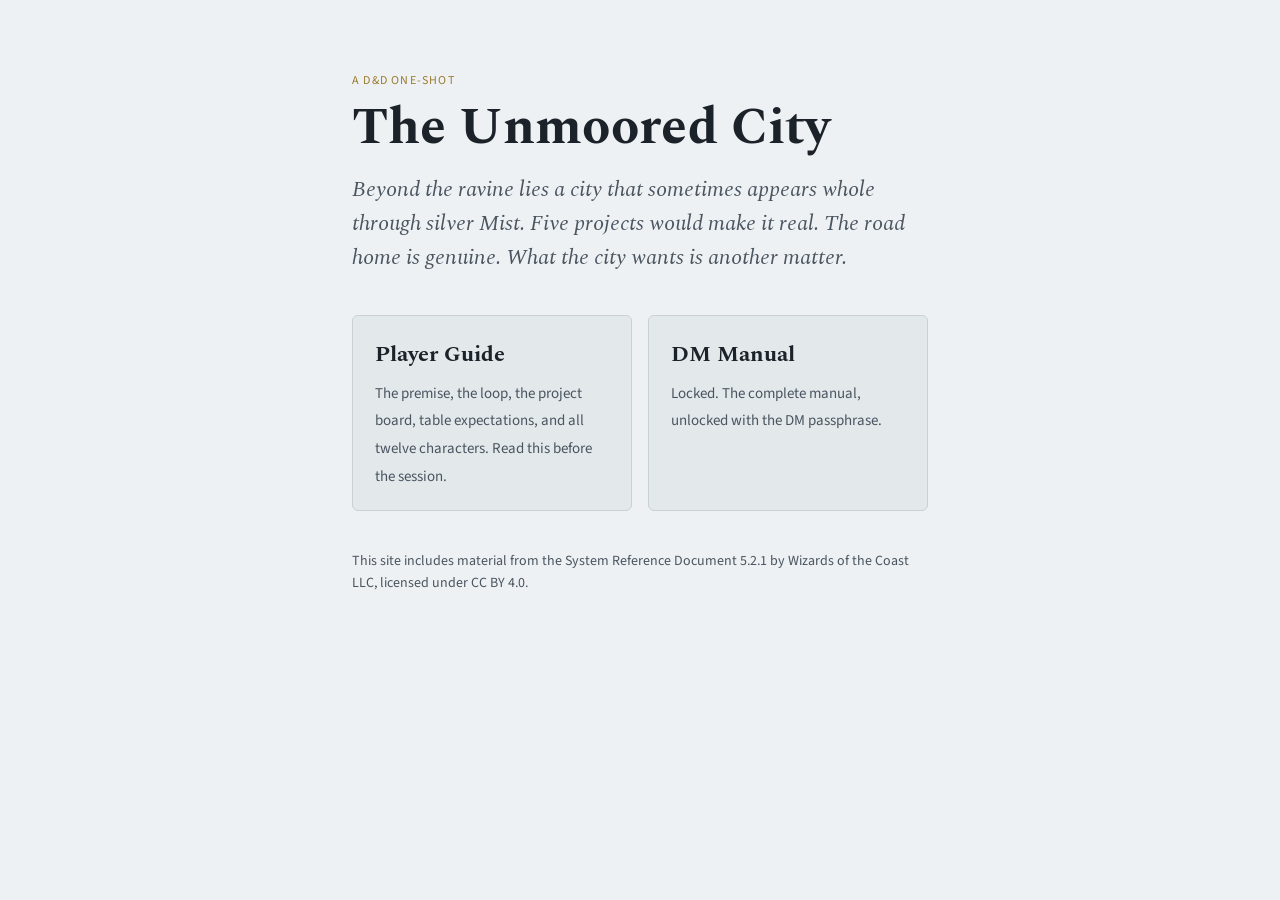
==== index.html @ 096cc0cc "Publish The Unmoored City site" ====
<!doctype html>
<html lang="en">
<head>
<meta charset="utf-8">
<meta name="viewport" content="width=device-width, initial-scale=1">
<meta name="robots" content="noindex">
<title>The Unmoored City</title>
<link rel="stylesheet" href="https://fonts.googleapis.com/css2?family=Spectral:ital,wght@0,700;1,500&family=Source+Sans+3:wght@400;600&display=swap">
<style>
:root { color-scheme: light dark; --paper:#EEF1F3; --paper-2:#E3E8EB; --ink:#1C2229; --ink-2:#4A5560; --rule:#C9D1D6; --brass:#9A7A2E; --verdigris:#2F6E67; --verdigris-soft:#D6E8E4; }
@media (prefers-color-scheme: dark) { :root { --paper:#14191E; --paper-2:#1B2127; --ink:#DDE3E6; --ink-2:#9AA6AF; --rule:#2E373F; --brass:#D0A94F; --verdigris:#6BBFB3; --verdigris-soft:#1E3431; } }
body { margin:0; background:var(--paper); color:var(--ink); font-family:"Source Sans 3","Segoe UI",Helvetica,Arial,sans-serif; font-size:18px; line-height:1.55; }
main { max-width:64ch; margin:0 auto; padding:72px 24px 96px; }
.eyebrow { font-size:12px; letter-spacing:.1em; text-transform:uppercase; color:var(--brass); margin:0 0 10px; }
h1 { font-family:"Spectral",Georgia,serif; font-size:52px; line-height:1.05; margin:0 0 18px; text-wrap:balance; }
.lede { font-family:"Spectral",Georgia,serif; font-style:italic; font-size:22px; color:var(--ink-2); margin:0 0 40px; }
.doors { display:grid; gap:16px; grid-template-columns:1fr; }
@media (min-width:640px) { .doors { grid-template-columns:1fr 1fr; } }
a.door { display:block; padding:22px 22px 20px; background:var(--paper-2); border:1px solid var(--rule); border-radius:6px; color:inherit; text-decoration:none; }
a.door:hover, a.door:focus-visible { border-color:var(--verdigris); background:var(--verdigris-soft); outline:none; }
a.door strong { display:block; font-family:"Spectral",Georgia,serif; font-size:22px; margin-bottom:6px; }
a.door span { color:var(--ink-2); font-size:15px; }
p.note { margin-top:40px; color:var(--ink-2); font-size:14px; }
</style>
</head>
<body>
<main>
  <p class="eyebrow">A D&amp;D one-shot</p>
  <h1>The Unmoored City</h1>
  <p class="lede">Beyond the ravine lies a city that sometimes appears whole through silver Mist. Five projects would make it real. The road home is genuine. What the city wants is another matter.</p>
  <div class="doors">
    <a class="door" href="players/"><strong>Player Guide</strong><span>The premise, the loop, the project board, table expectations, and all twelve characters. Read this before the session.</span></a>
    <a class="door" href="dm/"><strong>DM Manual</strong><span>Locked. The complete manual, unlocked with the DM passphrase.</span></a>
  </div>
  <p class="note">This site includes material from the System Reference Document 5.2.1 by Wizards of the Coast LLC, licensed under CC BY 4.0.</p>
</main>
</body>
</html>
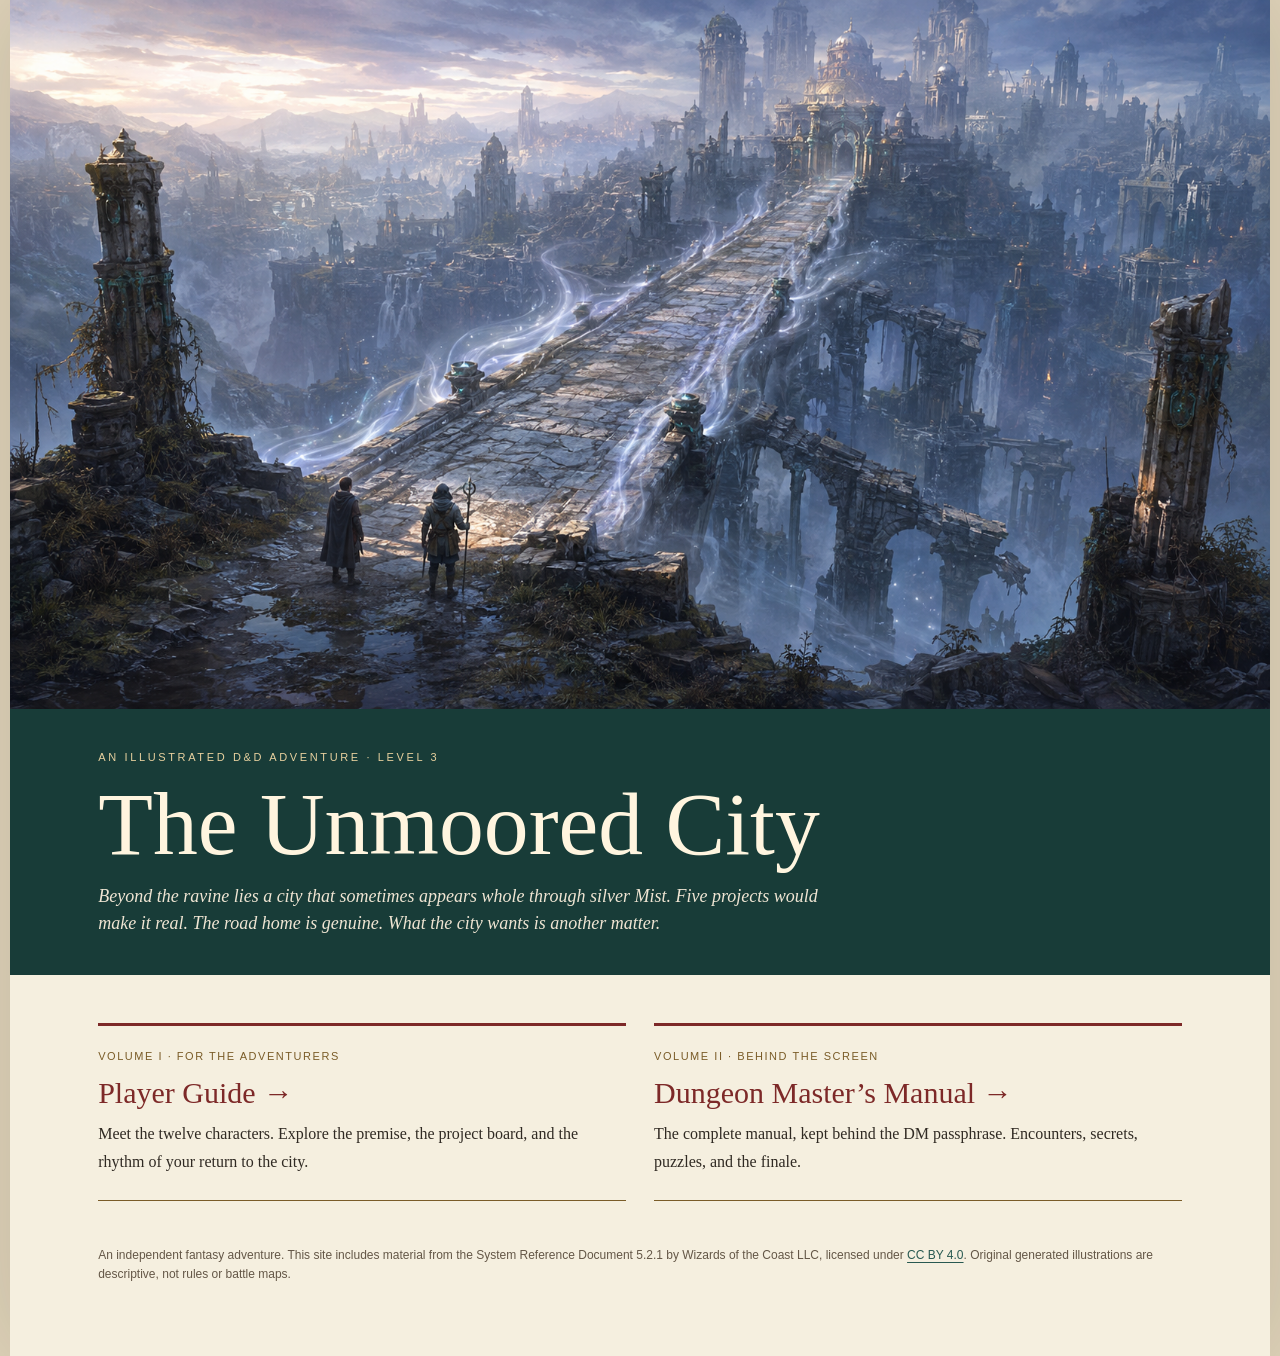
==== commit 1ed8cc60: "Publish illustrated guides with uncropped artwork and reference cards" ====
--- a/index.html
+++ b/index.html
@@ -1,38 +1,12 @@
-<!doctype html>
-<html lang="en">
-<head>
-<meta charset="utf-8">
-<meta name="viewport" content="width=device-width, initial-scale=1">
-<meta name="robots" content="noindex">
-<title>The Unmoored City</title>
-<link rel="stylesheet" href="https://fonts.googleapis.com/css2?family=Spectral:ital,wght@0,700;1,500&family=Source+Sans+3:wght@400;600&display=swap">
-<style>
-:root { color-scheme: light dark; --paper:#EEF1F3; --paper-2:#E3E8EB; --ink:#1C2229; --ink-2:#4A5560; --rule:#C9D1D6; --brass:#9A7A2E; --verdigris:#2F6E67; --verdigris-soft:#D6E8E4; }
-@media (prefers-color-scheme: dark) { :root { --paper:#14191E; --paper-2:#1B2127; --ink:#DDE3E6; --ink-2:#9AA6AF; --rule:#2E373F; --brass:#D0A94F; --verdigris:#6BBFB3; --verdigris-soft:#1E3431; } }
-body { margin:0; background:var(--paper); color:var(--ink); font-family:"Source Sans 3","Segoe UI",Helvetica,Arial,sans-serif; font-size:18px; line-height:1.55; }
-main { max-width:64ch; margin:0 auto; padding:72px 24px 96px; }
-.eyebrow { font-size:12px; letter-spacing:.1em; text-transform:uppercase; color:var(--brass); margin:0 0 10px; }
-h1 { font-family:"Spectral",Georgia,serif; font-size:52px; line-height:1.05; margin:0 0 18px; text-wrap:balance; }
-.lede { font-family:"Spectral",Georgia,serif; font-style:italic; font-size:22px; color:var(--ink-2); margin:0 0 40px; }
-.doors { display:grid; gap:16px; grid-template-columns:1fr; }
-@media (min-width:640px) { .doors { grid-template-columns:1fr 1fr; } }
-a.door { display:block; padding:22px 22px 20px; background:var(--paper-2); border:1px solid var(--rule); border-radius:6px; color:inherit; text-decoration:none; }
-a.door:hover, a.door:focus-visible { border-color:var(--verdigris); background:var(--verdigris-soft); outline:none; }
-a.door strong { display:block; font-family:"Spectral",Georgia,serif; font-size:22px; margin-bottom:6px; }
-a.door span { color:var(--ink-2); font-size:15px; }
-p.note { margin-top:40px; color:var(--ink-2); font-size:14px; }
-</style>
-</head>
-<body>
-<main>
-  <p class="eyebrow">A D&amp;D one-shot</p>
-  <h1>The Unmoored City</h1>
-  <p class="lede">Beyond the ravine lies a city that sometimes appears whole through silver Mist. Five projects would make it real. The road home is genuine. What the city wants is another matter.</p>
-  <div class="doors">
-    <a class="door" href="players/"><strong>Player Guide</strong><span>The premise, the loop, the project board, table expectations, and all twelve characters. Read this before the session.</span></a>
-    <a class="door" href="dm/"><strong>DM Manual</strong><span>Locked. The complete manual, unlocked with the DM passphrase.</span></a>
-  </div>
-  <p class="note">This site includes material from the System Reference Document 5.2.1 by Wizards of the Coast LLC, licensed under CC BY 4.0.</p>
-</main>
-</body>
-</html>
+<!doctype html>
+<html lang="en"><head><meta charset="utf-8"><meta name="viewport" content="width=device-width, initial-scale=1"><meta name="robots" content="noindex">
+<title>The Unmoored City</title><link rel="stylesheet" href="assets/book/book.css?v=f1617fdbd7e9"></head>
+<body><a class="skip-link" href="#guides">Skip to the guides</a><main class="landing">
+<header class="book-cover"><img src="assets/book/scenes/01-borrowed-road.png" alt="An ancient stone road crosses a misty ravine toward a lost city." fetchpriority="high" width="1672" height="941">
+<div class="cover-title"><p class="eyebrow">An illustrated D&amp;D adventure · Level 3</p><h1 class="display-title">The Unmoored City</h1>
+<p class="cover-deck">Beyond the ravine lies a city that sometimes appears whole through silver Mist. Five projects would make it real. The road home is genuine. What the city wants is another matter.</p></div></header>
+<div class="landing-body" id="guides"><div class="doors">
+<a class="door" href="players/"><div class="door-number">Volume I · For the adventurers</div><strong>Player Guide &rarr;</strong><span>Meet the twelve characters. Explore the premise, the project board, and the rhythm of your return to the city.</span></a>
+<a class="door" href="dm/"><div class="door-number">Volume II · Behind the screen</div><strong>Dungeon Master’s Manual &rarr;</strong><span>The complete manual, kept behind the DM passphrase. Encounters, secrets, puzzles, and the finale.</span></a>
+</div><p class="note">An independent fantasy adventure. This site includes material from the System Reference Document 5.2.1 by Wizards of the Coast LLC, licensed under <a href="https://creativecommons.org/licenses/by/4.0/">CC BY 4.0</a>. Original generated illustrations are descriptive, not rules or battle maps.</p></div>
+</main></body></html>
--- a/assets/book/book.css
+++ b/assets/book/book.css
@@ -0,0 +1,40 @@
+/* Original illustrated book presentation; no proprietary book assets or fonts. */
+:root{color-scheme:light;--paper:#f5efdf;--paper-2:#e8ddc5;--ink:#302a23;--ink-2:#645747;--rule:#cbb68c;--brass:#7a5c28;--brass-soft:#d7be89;--verdigris:#285951;--verdigris-soft:#dbe6da;--red:#7d2928;--code-bg:#eee3ce;--quote-bg:#eee3cc;--shadow:rgba(46,31,14,.12)}
+*{box-sizing:border-box}html{scroll-behavior:smooth;scroll-padding-top:2rem}body{margin:0;background:#ded2b8;color:var(--ink);font-family:Georgia,'Times New Roman',serif;font-size:17px;line-height:1.64}a{color:var(--verdigris);text-underline-offset:3px}a:hover{color:var(--red)}a:focus-visible,button:focus-visible,input:focus-visible,summary:focus-visible{outline:3px solid var(--verdigris);outline-offset:4px}button,input,summary,.eyebrow,.book-tools,.rail,figcaption,table{font-family:'Segoe UI',Arial,sans-serif}button{font:inherit;cursor:pointer}.skip-link{position:absolute;left:12px;top:-70px;z-index:100;background:var(--paper);padding:10px}.skip-link:focus{top:12px}
+.shell{display:grid;grid-template-columns:260px minmax(0,1fr);max-width:1600px;margin:auto;min-height:100vh;background:var(--paper);box-shadow:0 0 90px #302a2326}.shell main{min-width:0;padding:0 54px 96px}.content{max-width:1080px;margin:auto}.content>p,.content>ul,.content>ol{max-width:80ch}.content p{margin:0 0 1em}.content h1,.content h2,.content h3,.content h4{font-family:Georgia,'Times New Roman',serif;line-height:1.16;text-wrap:balance;color:var(--red)}.content h1{font-size:clamp(30px,3.2vw,44px);font-weight:normal;border-top:3px double var(--brass);padding-top:24px;margin:64px 0 24px}.content h1:first-of-type{margin-top:34px}.content h2{font-size:29px;font-weight:normal;margin:40px 0 16px}.content h3{font-size:22px;margin:28px 0 12px}.content h4{font-size:18px;margin:24px 0 8px}.content strong{font-weight:bold}.content hr{border:0;border-top:1px solid var(--rule);margin:36px 0}.content blockquote{margin:22px 0;padding:21px 25px;background:var(--quote-bg);border:0;border-top:2px solid var(--brass);border-bottom:1px solid var(--brass);box-shadow:inset 5px 0 #d9cbaa;font:italic 18px/1.65 Georgia,serif}.content blockquote p:last-child{margin:0}.content ul,.content ol{padding-left:24px;margin:0 0 22px}.content li{margin-bottom:6px}.content code{font-family:Consolas,monospace;font-size:.86em;background:var(--code-bg);padding:1px 4px;overflow-wrap:anywhere}.content pre{white-space:pre-wrap;overflow-wrap:anywhere;background:var(--code-bg);padding:20px;border-left:3px solid var(--brass)}
+nav.rail{position:sticky;top:0;height:100vh;overflow-y:auto;background:#e9dfc9;border-right:1px solid var(--rule);padding:30px 16px;color:var(--ink);font-size:13px}nav.rail .brand{font:24px/1.1 Georgia,serif;color:var(--red);margin:0 10px 12px}nav.rail .brand small{display:block;font:10px/1.4 'Segoe UI',sans-serif;letter-spacing:.2em;text-transform:uppercase;color:var(--ink-2);margin-top:12px}nav.rail a{display:block;padding:6px 10px;color:var(--ink-2);text-decoration:none;border-radius:0;line-height:1.4}nav.rail a:hover{background:#dccaaa;color:var(--red)}nav.rail a.nav-l1{font:17px/1.3 Georgia,serif;color:var(--red);margin-top:18px}nav.rail a.nav-l2{padding-left:16px;font-size:12px}nav.rail .navlist{display:flex;flex-direction:column;gap:1px}nav.rail summary{cursor:pointer;color:var(--red);font-weight:600;padding:14px 10px;border-block:1px solid var(--rule);margin-top:18px}
+.book-tools{display:flex;justify-content:space-between;align-items:center;gap:18px;padding:16px 0;border-bottom:1px solid var(--rule);font-size:12px;letter-spacing:.08em;text-transform:uppercase;color:var(--ink-2)}.book-tools button{background:transparent;border:1px solid var(--brass);padding:7px 11px;color:var(--red);font:12px 'Segoe UI',sans-serif}.book-cover{position:relative;margin:0 -54px 40px;background:#183c38;color:#fff;overflow:hidden;min-height:400px;display:grid;align-items:end}.book-cover>img{position:absolute;inset:0;width:100%;height:100%;object-fit:cover}.cover-title{position:relative;padding:110px 54px 38px;background:linear-gradient(0deg,#102e2ff2 0%,#102e2f75 65%,transparent 100%)}.cover-title .eyebrow{color:#e8d19f;font-size:11px;letter-spacing:.24em;text-transform:uppercase}.cover-title .display-title{font:clamp(40px,5vw,70px)/.99 Georgia,serif;color:#fff5df;max-width:9em;margin:14px 0}.cover-title .cover-deck{font:italic 18px/1.5 Georgia,serif;color:#efe5d3;margin:0;max-width:40em}.scene-art{margin:24px 0 32px}.scene-art img{display:block;width:100%;max-height:440px;object-fit:cover;border:1px solid var(--brass)}figcaption{font-size:11px;line-height:1.5;letter-spacing:.03em;color:var(--ink-2);margin-top:9px}.chapter-number{display:block;font:10px 'Segoe UI',sans-serif;letter-spacing:.2em;text-transform:uppercase;color:var(--brass);margin-bottom:10px}
+.tbl{overflow-x:auto;margin:18px 0 26px;border:0;border-top:2px solid var(--brass);border-bottom:1px solid var(--brass);border-radius:0;box-shadow:none}table{border-collapse:collapse;width:100%;font-size:13px;line-height:1.5;font-variant-numeric:tabular-nums}th{text-align:left;background:#d9c9a8;color:#4e3829;letter-spacing:.07em;font-size:10px;text-transform:uppercase;padding:10px 12px;border:0;white-space:normal}td{padding:9px 12px;border-bottom:1px solid #d8c9ad;vertical-align:top}tbody tr:nth-child(even){background:#eee4cf}td:first-child{font-weight:600}tr:last-child td{border-bottom:0}
+.character-block{margin:48px 0 30px;padding:28px;border:1px solid var(--brass);border-top:5px solid var(--red);background:#f2e7cf;box-shadow:0 4px 14px var(--shadow);display:flow-root}.character-block>h2{margin:0 0 7px;font-size:34px}.character-block>.character-portrait{float:right;width:33%;max-width:260px;margin:0 0 22px 24px}.character-portrait img{display:block;width:100%;aspect-ratio:3/4;object-fit:cover;object-position:center top;border:1px solid var(--brass)}.character-block>p:first-of-type{font-style:italic;color:var(--ink-2);font-size:15px}.character-block>.tbl{clear:both}.character-block>.tbl table{background:#f7efdc}.character-block blockquote{font-size:16px;background:transparent;box-shadow:none;padding:10px 0;border-bottom:0}.character-block li{font-size:15px;line-height:1.55}.character-block .ability-table th,.character-block .ability-table td{text-align:center!important;padding:7px}.character-block .ability-table td:first-child{text-transform:uppercase;color:var(--red)}.monster-block{padding:23px;background:#f1e3c4;border-top:4px solid var(--red);border-bottom:3px solid var(--brass);margin:26px 0;box-shadow:0 3px 9px var(--shadow)}.monster-block>h3{margin:0 0 13px}.monster-block p{font-size:15px;line-height:1.65}.monster-block strong{color:var(--red)}.private-motives{border-left:3px solid var(--red);padding:8px 0 8px 22px;margin:24px 0}.private-motives h3{margin-top:0}.portrait-gallery{margin:30px 0 45px}.gallery-grid{display:grid;grid-template-columns:repeat(4,minmax(0,1fr));gap:18px}.portrait-card{display:block;text-decoration:none;color:var(--ink);border-bottom:2px solid var(--brass);padding-bottom:10px}.portrait-card img{width:100%;aspect-ratio:3/4;object-fit:cover;object-position:center top;display:block;margin-bottom:10px;background:var(--paper-2)}.portrait-card strong{display:block;font:18px/1.2 Georgia,serif;color:var(--red)}.portrait-card small{font:11px 'Segoe UI',sans-serif;color:var(--ink-2);text-transform:uppercase;letter-spacing:.08em}.gallery-filter{display:flex;gap:12px;align-items:center;flex-wrap:wrap;font:13px 'Segoe UI',sans-serif;margin:0 0 18px}.gallery-filter input{font:15px 'Segoe UI',sans-serif;padding:10px 12px;border:1px solid var(--brass);background:#fffbef;width:min(100%,360px)}[hidden]{display:none!important}.art-note{font:11px/1.5 'Segoe UI',sans-serif;color:var(--ink-2)}
+.landing{max-width:1260px;margin:auto;min-height:100vh;background:var(--paper);box-shadow:0 0 90px #302a2326}.landing .book-cover{margin:0;min-height:64vh}.landing .cover-title{padding:120px 7% 60px}.landing .cover-title .display-title{font-size:clamp(48px,7vw,94px)}.landing-body{padding:48px 7% 60px}.doors{display:grid;grid-template-columns:1fr 1fr;gap:28px}.door{display:block;color:var(--ink);text-decoration:none;border-top:3px solid var(--red);border-bottom:1px solid var(--brass);padding:24px 0}.door strong{display:block;font:30px Georgia,serif;color:var(--red);margin-bottom:10px}.door span{font-size:16px}.door .door-number{font:11px 'Segoe UI',sans-serif;letter-spacing:.14em;text-transform:uppercase;color:var(--brass);margin-bottom:14px}.door:hover{background:#e9ddc3}.landing .note{font:12px/1.6 'Segoe UI',sans-serif;color:var(--ink-2);margin-top:45px}.gate-page{display:grid;place-items:center;min-height:100vh;background:#1b3635 url('scenes/01-borrowed-road.png') center/cover fixed}.gate-page .card{width:min(92vw,470px);padding:40px;background:#f5efdfef;border:1px solid var(--brass);border-top:5px solid var(--red);border-radius:0;box-shadow:0 15px 70px #0006}.gate-page h1{font:40px/1.1 Georgia,serif;color:var(--red);margin:10px 0 24px}.gate-page .eyebrow{font:11px 'Segoe UI',sans-serif;color:var(--brass);letter-spacing:.17em;text-transform:uppercase}.gate-page p{font-size:16px}.gate-page label{display:block;font:13px 'Segoe UI',sans-serif;margin:20px 0 8px}.gate-page input{width:100%;padding:12px;border:1px solid var(--brass);background:#fffaf0;font:17px 'Segoe UI',sans-serif}.gate-page button{width:100%;padding:12px;background:var(--red);color:#fff8e9;border:0;font:15px 'Segoe UI',sans-serif;margin-top:12px}.gate-page .err{min-height:1.4em;color:var(--red);font:13px 'Segoe UI',sans-serif}
+.character-portrait img,.portrait-card img,.scene-art img{height:auto}
+.monster-abilities{display:block;margin:12px 0;padding:9px 0;border-block:1px solid var(--brass);font:13px/1.7 'Segoe UI',sans-serif;font-variant-numeric:tabular-nums;color:var(--red)}.monster-block .stat-separator{display:block;content:'';margin-top:7px}
+@media(min-width:1350px){.content>p,.content>ul,.content>ol{max-width:86ch}.character-block{padding:34px}.character-block>.character-portrait{max-width:300px}}
+@media(max-width:950px){.shell{grid-template-columns:minmax(0,1fr)}nav.rail{position:static;height:auto;max-height:none;padding:18px 20px;border-right:0;border-bottom:1px solid var(--rule)}nav.rail .brand{font-size:23px}nav.rail .brand small{display:inline;margin-left:14px;letter-spacing:.1em}nav.rail details[open] .navlist{max-height:42vh;overflow-y:auto}nav.rail summary{margin-top:10px;padding:10px}.shell main{padding:0 28px 60px}.book-cover{margin-inline:-28px;min-height:340px}.cover-title{padding:95px 28px 32px}.gallery-grid{grid-template-columns:repeat(3,minmax(0,1fr))}}
+@media(max-width:540px){body{font-size:16px}.shell main{padding-inline:18px}.book-cover{margin-inline:-18px;min-height:300px}.cover-title{padding:90px 22px 28px}.cover-title .display-title{font-size:43px}.book-tools{font-size:10px;gap:8px}.content h1{font-size:30px}.content h2{font-size:26px}.gallery-grid{grid-template-columns:repeat(2,minmax(0,1fr));gap:18px 12px}.character-block{padding:18px;margin-inline:-4px}.character-block>h2{font-size:29px}.character-block>.character-portrait{float:none;width:100%;max-width:240px;margin:0 auto 22px}.character-block .tbl{margin-inline:-9px}.character-block .tbl td{padding:7px}.content blockquote{padding:17px;font-size:17px}.doors{grid-template-columns:1fr;gap:20px}.landing .book-cover{min-height:540px}.landing-body{padding:30px 24px}.gate-page .card{padding:30px}.scene-art img{max-height:260px}.book-tools a{letter-spacing:0}}
+@media(prefers-reduced-motion:reduce){html{scroll-behavior:auto}}
+@media print{@page{size:letter;margin:.65in}body,.shell{background:white;box-shadow:none;font-size:10pt}.shell{display:block}.shell main{padding:0}nav.rail,.book-tools,.skip-link,.gallery-filter{display:none}.book-cover{margin:0;min-height:5in;break-after:page;print-color-adjust:exact}.cover-title{padding:1in .4in .3in}.content h1{break-before:page}.character-block,.monster-block{box-shadow:none;print-color-adjust:exact}.character-block{break-before:page;break-inside:auto}.character-portrait{break-inside:avoid}.tbl{overflow:visible}table{font-size:9pt}thead{display:table-header-group}tr,figure,blockquote{break-inside:avoid}.portrait-gallery{break-after:page}.gallery-grid{grid-template-columns:repeat(4,1fr)}a{color:inherit;text-decoration:none}h2,h3,h4{break-after:avoid}.private-motives{break-inside:auto}}
+/* Revision 0.2: complete compositions and readable gameplay reference forms. */
+.book-cover,.landing .book-cover{display:block;min-height:0;overflow:visible}
+.book-cover>img{position:static;inset:auto;display:block;width:100%;height:auto;object-fit:contain}
+.cover-title{padding:25px 54px 32px;background:#183c38}
+.landing .cover-title{padding:28px 7% 38px}
+.scene-art img{height:auto;max-height:none;object-fit:contain}
+.content code{font-family:Georgia,'Times New Roman',serif;font-size:.96em;background:transparent}
+.content pre code{font-family:Consolas,monospace;font-size:.86em}
+.reference-card{margin:26px 0;padding:24px 28px 18px;border:1px solid var(--brass);border-top:5px solid var(--red);border-bottom:3px solid var(--brass);background:#f4ead3;box-shadow:0 3px 10px var(--shadow);font:16px/1.5 Georgia,serif}
+.content .reference-card-title{margin:0 0 17px;color:var(--red);font:25px/1.2 Georgia,serif;letter-spacing:.035em;border-bottom:1px solid var(--brass);padding-bottom:13px}
+.reference-card-fields{display:grid;grid-template-columns:1fr 1fr;column-gap:24px}
+.card-field{padding:11px 0;border-top:1px solid #cbb68c8c;min-width:0;grid-column:1/-1}
+.card-field:first-child{border-top:0}
+.card-field[data-card-key="Jesse"],.card-field[data-card-key="Frank"]{grid-column:auto;border-top:0;padding-top:0;padding-bottom:17px}
+.card-field-label{display:block;color:var(--red);font-size:16px;margin-bottom:4px}
+.card-field-value{display:block;overflow-wrap:anywhere}
+.card-placeholder{font-style:italic;color:#69593d;border-bottom:1px dotted #a58b60}
+.placeholder-delimiter{display:none}
+@media(max-width:950px){.cover-title{padding:23px 28px 28px}}
+@media(max-width:540px){.cover-title{padding:22px}.reference-card{margin-inline:-4px;padding:20px 18px 14px;font-size:15px}.reference-card-fields{grid-template-columns:1fr}.card-field[data-card-key="Frank"]{border-top:1px solid #cbb68c8c;padding-top:11px}.card-field-label{font-size:16px}}
+@media print{.book-cover>img{position:static;height:auto;max-height:none}.reference-card{box-shadow:none;print-color-adjust:exact;font-size:10pt}.card-field{break-inside:avoid}.reference-card-title{break-after:avoid}}
+
+/* Each portrait appears once; a new illustration introduces the roster. */
+.recruitment-art{margin:20px 0 24px}.recruitment-art img{display:block;width:100%;height:auto;object-fit:contain;border:1px solid var(--brass)}.portrait-card{background:var(--paper-2);padding:16px 13px;border:1px solid var(--brass);border-top:3px solid var(--red)}.portrait-card strong{margin-bottom:8px}
